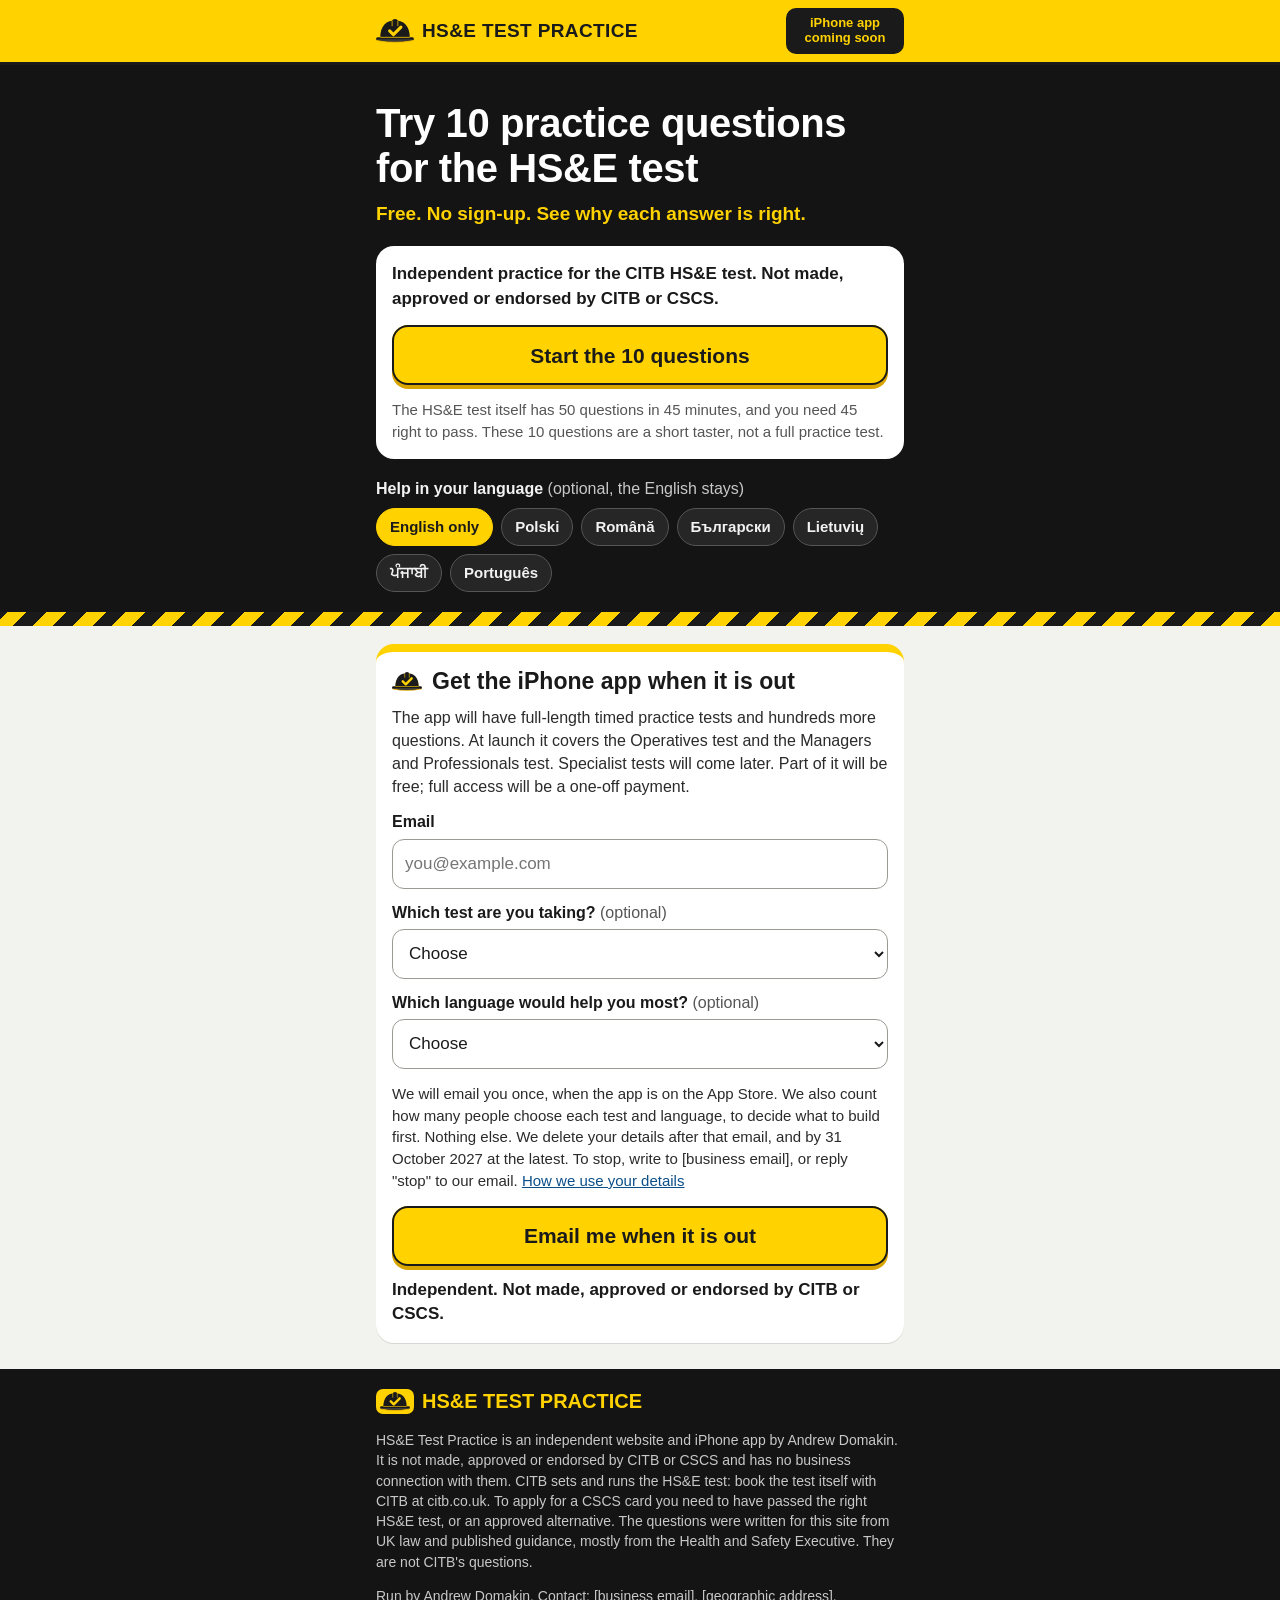
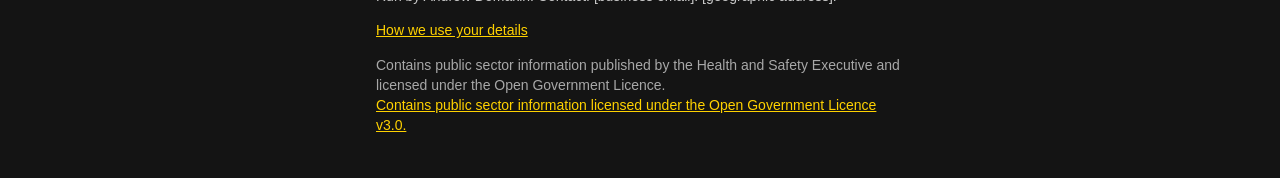
==== go/index.html @ f5327a6d "Demand-test landing page, round 1: 10-question taster, help languages, launch-list sign-up Static pa" ====
<!doctype html>
<html lang="en-GB">
<head>
<meta charset="utf-8">
<meta name="robots" content="noindex">
<meta name="viewport" content="width=device-width, initial-scale=1, viewport-fit=cover">
<meta name="format-detection" content="telephone=no, email=no, address=no">
<title>HS&amp;E Test Practice: 10 free practice questions</title>
<meta name="description" content="Try 10 free practice questions for the CITB HS&amp;E test. Independent site, not made, approved or endorsed by CITB or CSCS.">
<meta name="theme-color" content="#FFD200">
<link rel="icon" href="../icon.svg" type="image/svg+xml">
<link rel="stylesheet" href="../style.css">
</head>
<body>

<header class="bar">
  <div class="bar-in">
    <span class="brand" aria-label="HS&amp;E Test Practice">
      <svg class="hat" viewBox="102 116 820 536" aria-hidden="true"><use href="#hat"/></svg>
      <span class="brand-name">HS&amp;E Test Practice</span>
    </span>
    <button type="button" class="bar-cta" data-go="signup">iPhone app coming soon</button>
  </div>
</header>

<main>
  <!-- 1. The first screen -->
  <section id="intro" class="board">
    <div class="wrap">
      <h1>Try 10 practice questions for the HS&amp;E test</h1>
      <p class="promise">Free. No sign-up. See why each answer is right.</p>

      <div class="start-card">
        <p class="indep">Independent practice for the CITB HS&amp;E test. Not made, approved or endorsed by CITB or CSCS.</p>
        <button type="button" class="big" id="start">Start the 10 questions</button>
        <p class="facts">The HS&amp;E test itself has 50 questions in 45 minutes, and you need 45 right to pass. These 10 questions are a short taster, not a full practice test.</p>
      </div>

      <div class="langs">
        <p class="langs-h">Help in your language <span>(optional, the English stays)</span></p>
        <div class="chips" role="group" aria-label="Help language">
          <button type="button" class="chip on" data-lang="">English only</button>
          <button type="button" class="chip" data-lang="pl" lang="pl">Polski</button>
          <button type="button" class="chip" data-lang="ro" lang="ro">Română</button>
          <button type="button" class="chip" data-lang="bg" lang="bg">Български</button>
          <button type="button" class="chip" data-lang="lt" lang="lt">Lietuvių</button>
          <button type="button" class="chip" data-lang="pa" lang="pa">ਪੰਜਾਬੀ</button>
          <button type="button" class="chip" data-lang="pt" lang="pt">Português</button>
        </div>
      </div>
    </div>
    <div class="stripes" aria-hidden="true"></div>
  </section>


  <!-- 2. The taster -->
  <section id="quiz" class="quiz" hidden>
    <div class="quiz-top">
      <div class="wrap quiz-top-in">
        <span id="qcount" class="qcount">Question 1 of 10</span>
        <label class="lang-pick"><span class="sr">Help language</span>
          <select id="langSelect">
            <option value="">English only</option>
            <option value="pl" lang="pl">Polski</option>
            <option value="ro" lang="ro">Română</option>
            <option value="bg" lang="bg">Български</option>
            <option value="lt" lang="lt">Lietuvių</option>
            <option value="pa" lang="pa">ਪੰਜਾਬੀ</option>
            <option value="pt" lang="pt">Português</option>
          </select>
        </label>
      </div>
      <div class="wrap"><div class="segs" id="segs" aria-hidden="true"></div></div>
    </div>
    <div class="wrap" id="qbody"></div>
    <div class="next-bar" id="nextBar" hidden>
      <div class="wrap"><button type="button" class="big" id="next">Next question</button></div>
    </div>
  </section>

  <!-- Score -->
  <section id="score" class="score wrap" hidden>
    <div class="score-card">
      <p class="score-big" id="scoreLine">You got 7 of 10.</p>
      <div class="score-dots" id="scoreDots" aria-hidden="true"></div>
      <p class="score-note">This is a short taster. It cannot tell you whether you will pass.</p>
      <button type="button" class="again" id="again">Try the 10 again</button>
    </div>
  </section>

  <!-- 4. Sign-up -->
  <section id="signup" class="signup wrap">
    <div class="signup-card">
      <div class="signup-head">
        <svg class="hat small" viewBox="102 116 820 536" aria-hidden="true"><use href="#hat"/></svg>
        <h2>Get the iPhone app when it is out</h2>
      </div>
      <p>The app will have full-length timed practice tests and hundreds more questions. At launch it covers the Operatives test and the Managers and Professionals test. Specialist tests will come later. Part of it will be free; full access will be a one-off payment.</p>

      <form id="form" novalidate>
        <label class="field">Email
          <input type="email" name="email" id="email" required autocomplete="email" inputmode="email" placeholder="you@example.com">
        </label>
        <span class="err" id="emailErr" hidden>Please enter your email address.</span>

        <label class="field">Which test are you taking? <span class="optl">(optional)</span>
          <select name="test" id="test">
            <option value="">Choose</option>
            <option>Operatives</option>
            <option>Managers and Professionals</option>
            <option>Specialist (coming later)</option>
            <option>Not sure</option>
            <option>Prefer not to say</option>
          </select>
        </label>

        <label class="field">Which language would help you most? <span class="optl">(optional)</span>
          <select name="language" id="language">
            <option value="">Choose</option>
            <option>English</option>
            <option lang="pl">Polski</option>
            <option lang="ro">Română</option>
            <option lang="bg">Български</option>
            <option lang="lt">Lietuvių</option>
            <option lang="pa">ਪੰਜਾਬੀ</option>
            <option lang="pt">Português</option>
            <option>Other</option>
          </select>
        </label>

        <input type="hidden" name="source" value="google-ads">
        <div class="hp" aria-hidden="true">
          <label>Leave this empty <input type="text" name="website" tabindex="-1" autocomplete="off"></label>
        </div>

        <p class="layer1">We will email you once, when the app is on the App Store. We also count how many people choose each test and language, to decide what to build first. Nothing else. We delete your details after that email, and by 31 October 2027 at the latest. To stop, write to <span data-fill="email">[business email]</span>, or reply "stop" to our email. <a href="../privacy.html" id="noticeLink">How we use your details</a></p>

        <button type="submit" class="big" id="send">Email me when it is out</button>
        <p class="indep under">Independent. Not made, approved or endorsed by CITB or CSCS.</p>
        <p class="thanks" id="thanks" hidden role="status">Thanks. We will email you once, when the app is out.</p>
        <p class="err" id="sendErr" hidden role="status"></p>
      </form>

      <div class="notice" id="notice" hidden>
        <h3>How we use your details</h3>
        <p><b>Who we are.</b> HS&amp;E Test Practice is run by Andrew Domakin, a sole trader in the UK. Contact: <span data-fill="email">[business email]</span>, <span data-fill="address">[geographic address]</span>.</p>
        <p><b>What we collect.</b> Your email address and, if you choose, which test you are taking and a language. We also record the date and time, which version of this notice you saw, and whether you came from our Google ad. We do not ask your name.</p>
        <p><b>Why, and our legal basis.</b></p>
        <ul>
          <li>To email you once when the HS&amp;E Test Practice iPhone app is on the App Store. Our legal basis is your consent, which you give by pressing "Email me when it is out". You do not have to: the 10 practice questions work without it.</li>
          <li>To count how many people want each test and each language, and how many came from our Google ad, so we can decide what to build and translate first and whether our ad works. Our legal basis is our legitimate interest in making those decisions. We only ever use these counts as totals. You can object at any time by writing to <span data-fill="email">[business email]</span>.</li>
        </ul>
        <p>We do not use your details for anything else.</p>
        <p><b>Who else has your details.</b> Google, which runs Google Forms: it stores the answers in our Google account and also handles them under its own privacy policy (policies.google.com/privacy). Google may store data in the United States; Google LLC is covered by the UK–US data bridge. GitHub, which hosts this page, records visitors' IP addresses for security. We never sell your details or give them to anyone else.</p>
        <p><b>How long we keep them.</b> We delete them after we send the launch email, and by 31 October 2027 at the latest, even if the app is not out by then.</p>
        <p><b>Your rights.</b> You can take back your consent at any time: write to <span data-fill="email">[business email]</span>, or reply "stop" to our email. You can ask for a copy of your details, or ask us to correct or delete them. If you are unhappy with how we use your details, tell us: we will confirm we have your complaint within 30 days and then deal with it. You can also complain to the Information Commissioner's Office: ico.org.uk.</p>
        <p><b>Cookies.</b> This page sets no cookies and uses no tracking.</p>
        <p>No decisions are made about you by computer.</p>
        <button type="button" class="again" id="noticeClose">Close</button>
      </div>
    </div>
  </section>
</main>

<footer class="foot">
  <div class="wrap">
    <p class="foot-brand"><svg class="hat small" viewBox="102 116 820 536" aria-hidden="true"><use href="#hat"/></svg> HS&amp;E Test Practice</p>
    <p>HS&amp;E Test Practice is an independent website and iPhone app by Andrew Domakin. It is not made, approved or endorsed by CITB or CSCS and has no business connection with them. CITB sets and runs the HS&amp;E test: book the test itself with CITB at citb.co.uk. To apply for a CSCS card you need to have passed the right HS&amp;E test, or an approved alternative. The questions were written for this site from UK law and published guidance, mostly from the Health and Safety Executive. They are not CITB's questions.</p>
    <p>Run by Andrew Domakin. Contact: <span data-fill="email">[business email]</span>. <span data-fill="address">[geographic address]</span>.</p>
    <p><a href="../privacy.html">How we use your details</a></p>
    <p class="credits">Contains public sector information published by the Health and Safety Executive and licensed under the Open Government Licence.<br>
    <a href="https://www.nationalarchives.gov.uk/doc/open-government-licence/version/3/">Contains public sector information licensed under the Open Government Licence v3.0.</a></p>
  </div>
</footer>

<!-- The app icon's hard hat with the tick (same shapes as the app's SiteStyle.swift) -->
<svg width="0" height="0" style="position:absolute" aria-hidden="true">
  <defs>
    <clipPath id="underside"><rect x="90" y="552" width="850" height="120"/></clipPath>
    <g id="hatShape">
      <path d="M142 508 L882 508 Q922 508 922 548 Q922 570 882 570 Q512 638 142 570 Q102 570 102 548 Q102 508 142 508 Z"/>
      <path d="M194 520 C194 270 315 150 512 150 C709 150 830 270 830 520 Z"/>
      <rect x="450" y="116" width="124" height="184" rx="62"/>
    </g>
    <g id="hat">
      <use href="#hatShape" fill="#D9A400" transform="translate(0 22)"/>
      <use href="#hatShape" fill="#1A1A1A"/>
      <path clip-path="url(#underside)" fill="#3A3A3A" d="M142 508 L882 508 Q922 508 922 548 Q922 570 882 570 Q512 638 142 570 Q102 570 102 548 Q102 508 142 508 Z"/>
      <path d="M450 166 V262 M574 166 V262 M202 512 H822" stroke="#FFD200" stroke-width="16" stroke-linecap="round" fill="none"/>
      <path d="M396 372 L478 452 L640 290" stroke="#FFD200" stroke-width="66" stroke-linecap="round" stroke-linejoin="round" fill="none"/>
    </g>
  </defs>
</svg>

<script src="../config.js"></script>
<script src="../data.js"></script>
<script src="../app.js"></script>
</body>
</html>
---- style.css ----
/* HS&E Test Practice: the app's "Site sign" look. Hi-vis yellow and near-black, system fonts only. */
:root {
  --hivis: #FFD200;
  --deep-yellow: #D9A400;
  --ink: #1A1A1A;
  --board: #141414;
  --panel: #262626;
  --text-dark: #F2F2F2;
  --muted-dark: #C8C8C8;
  --paper: #FFFFFF;
  --page: #F2F2EF;
  --body: #2B2B2B;
  --muted: #555;
  --line: #D6D6D2;
  --right: #00733A;
  --right-tint: #E3F2EA;
  --wrong: #C42121;
  --wrong-tint: #FBE9E9;
  --help: #33619A;
  --sign: "Futura-CondensedExtraBold", "Futura Condensed ExtraBold", "Avenir Next Condensed", "Arial Narrow", "Roboto Condensed", Impact, sans-serif;
  color-scheme: light;
}
* { box-sizing: border-box; }
html { -webkit-text-size-adjust: 100%; }
body {
  margin: 0;
  background: var(--page);
  color: var(--body);
  font: 17px/1.45 -apple-system, BlinkMacSystemFont, "Segoe UI", Roboto, "Noto Sans", "Noto Sans Gurmukhi", "Helvetica Neue", Arial, sans-serif;
}
[hidden] { display: none !important; }
a { color: #0B4F8A; }
.wrap { max-width: 560px; margin: 0 auto; padding: 0 16px; }
.sr { position: absolute; width: 1px; height: 1px; overflow: hidden; clip: rect(0 0 0 0); }
[lang="pa"] { line-height: 1.7; }

/* Header */
.bar { position: sticky; top: 0; z-index: 20; background: var(--hivis); border-bottom: 3px solid var(--ink); }
.bar-in { max-width: 560px; margin: 0 auto; padding: 8px 16px; display: flex; align-items: center; justify-content: space-between; gap: 10px; }
.brand { display: flex; align-items: center; gap: 8px; color: var(--ink); min-width: 0; }
.hat { width: 38px; height: auto; flex: none; }
.hat.small { width: 30px; }
.brand-name { font-family: var(--sign); font-weight: 800; font-stretch: condensed; font-size: 19px; letter-spacing: .02em; line-height: 1; white-space: nowrap; text-transform: uppercase; }
.bar-cta {
  flex: none; border: 0; border-radius: 10px; background: var(--ink); color: var(--hivis);
  font-weight: 700; font-size: 13px; line-height: 1.15; font-family: inherit; padding: 8px 10px; cursor: pointer; max-width: 118px; text-align: center;
}

/* First screen */
.board { background: var(--board); color: var(--text-dark); padding-top: 22px; }
h1 { font-size: 31px; line-height: 1.12; margin: 0 0 10px; letter-spacing: -.01em; color: #fff; font-weight: 800; }
.promise { margin: 0 0 18px; color: var(--hivis); font-size: 19px; font-weight: 700; }
.start-card { background: var(--paper); color: var(--body); border-radius: 18px; padding: 16px; }
.indep { margin: 0 0 14px; font-size: 17px; font-weight: 600; color: var(--ink); }
.facts { margin: 14px 0 0; font-size: 15px; color: var(--muted); }
.big {
  display: block; width: 100%; min-height: 60px; border: 0; border-radius: 16px; cursor: pointer;
  background: var(--hivis); color: var(--ink); font-weight: 800; font-size: 21px; line-height: 1.2; font-family: inherit;
  box-shadow: 0 4px 0 var(--deep-yellow); padding: 12px 16px;
}
.big:active { transform: translateY(3px); box-shadow: 0 1px 0 var(--deep-yellow); }
.big:disabled { opacity: .55; }
.start-card .big { box-shadow: 0 4px 0 var(--deep-yellow), 0 0 0 2px var(--ink) inset; }
.langs { padding: 18px 0 20px; }
.langs-h { margin: 0 0 8px; font-weight: 700; font-size: 16px; }
.langs-h span { font-weight: 400; color: var(--muted-dark); }
.chips { display: flex; flex-wrap: wrap; gap: 8px; }
.chip {
  border: 1.5px solid #555; background: var(--panel); color: var(--text-dark); border-radius: 999px;
  padding: 7px 13px; font-weight: 600; font-size: 15px; line-height: 1.2; font-family: inherit; cursor: pointer; min-height: 38px;
}
.chip.on { background: var(--hivis); color: var(--ink); border-color: var(--hivis); }
.stripes { height: 14px; background: repeating-linear-gradient(-45deg, var(--hivis) 0 14px, var(--ink) 14px 28px); }

/* Taster */
.quiz { padding-bottom: 110px; }
.quiz-top { background: var(--ink); color: var(--text-dark); padding: 8px 0 10px; }
.quiz-top-in { display: flex; align-items: center; justify-content: space-between; gap: 10px; }
.qcount { font-weight: 800; font-size: 17px; }
.lang-pick select {
  background: var(--panel); color: var(--text-dark); border: 1.5px solid #555; border-radius: 10px;
  font-weight: 600; font-size: 15px; font-family: inherit; padding: 6px 8px; min-height: 36px;
}
.segs { display: grid; grid-template-columns: repeat(10, 1fr); gap: 4px; margin-top: 8px; }
.seg { height: 6px; border-radius: 3px; background: #4A4A4A; }
.seg.right { background: #3DBA75; }
.seg.wrong { background: #F06A6A; }
.seg.now { background: var(--hivis); }
.qcard { margin-top: 12px; }
.qhead { display: flex; gap: 12px; align-items: flex-start; }
.sign { flex: none; width: 104px; background: #fff; border: 1px solid var(--line); border-radius: 12px; padding: 7px; }
.sign svg { display: block; width: 100%; height: auto; }
.qcard.done .sign { width: 84px; }
.qwords { min-width: 0; }
.area { margin: 0 0 2px; font-size: 13px; font-weight: 700; color: var(--muted); text-transform: uppercase; letter-spacing: .04em; }
.qtext { margin: 0; font-size: 20px; line-height: 1.3; color: var(--ink); }
.help { color: var(--help); margin: 4px 0 0; font-size: 15px; }
.qhelp { font-size: 16px; }
.opts { display: grid; grid-template-columns: minmax(0, 1fr); gap: 9px; margin-top: 12px; }
.opt {
  display: flex; align-items: center; gap: 12px; width: 100%; text-align: left; cursor: pointer;
  background: var(--paper); border: 1.5px solid #BDBDB8; border-radius: 14px; padding: 10px 12px; min-height: 58px;
  font: inherit; color: var(--body);
}
.opt:hover:not(:disabled) { border-color: var(--ink); }
.badge {
  flex: none; width: 32px; height: 32px; border-radius: 50%; border: 2px solid #8A8A85; display: grid; place-items: center;
  font-weight: 800; font-size: 16px; color: var(--ink);
}
.otext { display: flex; flex-direction: column; min-width: 0; }
.oen { font-size: 17px; }
.ohelp { margin: 2px 0 0; font-size: 14px; }
.onote { font-size: 14px; font-weight: 800; margin-top: 2px; }
.opt:disabled { cursor: default; color: var(--body); }
.opt.right-chosen, .opt.right-missed { background: var(--right-tint); border: 3px solid var(--right); }
.opt.right-chosen .badge, .opt.right-missed .badge { background: var(--right); border-color: var(--right); color: #fff; }
.opt.right-chosen .onote, .opt.right-missed .onote { color: var(--right); }
.opt.wrong-chosen { background: var(--wrong-tint); border: 3px solid var(--wrong); }
.opt.wrong-chosen .badge { background: var(--wrong); border-color: var(--wrong); color: #fff; }
.opt.wrong-chosen .onote { color: var(--wrong); }
.opt.other { min-height: 42px; padding: 6px 12px; border-color: #E0E0DC; color: #666; }
.opt.other .badge { width: 26px; height: 26px; font-size: 14px; border-color: #C8C8C4; color: #777; }
.opt.other .oen { font-size: 15px; white-space: nowrap; overflow: hidden; text-overflow: ellipsis; }
.opt.other .otext { overflow: hidden; }
.qcard.done .oen { font-size: 16px; }
.qcard.done .qtext { font-size: 18px; }
.qcard.done .opt:not(.other) { min-height: 50px; padding: 8px 12px; }
.feedback { margin-top: 12px; background: var(--paper); border-radius: 14px; padding: 12px 14px; border-left: 6px solid var(--right); }
.feedback.is-wrong { border-left-color: var(--wrong); }
.verdict { margin: 0 0 6px; font-weight: 800; font-size: 19px; color: var(--right); }
.is-wrong .verdict { color: var(--wrong); }
.why { margin-top: 6px; }
.why-h { margin: 0; font-weight: 800; font-size: 14px; text-transform: uppercase; letter-spacing: .05em; color: var(--ink); }
.why-t { margin: 2px 0 0; font-size: 16px; }
.why-after { border-top: 1px solid var(--line); padding-top: 8px; margin-top: 10px; }
.source { margin: 10px 0 0; font-size: 14px; color: var(--muted); }
.next-bar {
  position: fixed; left: 0; right: 0; bottom: 0; z-index: 15; background: var(--page); transform: translateZ(0);
  border-top: 1px solid var(--line); padding: 10px 0 calc(12px + env(safe-area-inset-bottom));
}
.next-bar .big { box-shadow: 0 4px 0 var(--deep-yellow), 0 0 0 2px var(--ink) inset; }

/* Score */
.score { padding-top: 16px; }
.score-card { background: var(--ink); color: var(--text-dark); border-radius: 18px; padding: 18px 16px; text-align: center; }
.score-big { margin: 0; font-size: 34px; font-weight: 800; color: var(--hivis); }
.score-dots { display: flex; justify-content: center; gap: 6px; margin: 10px 0; }
.dot { width: 18px; height: 18px; border-radius: 50%; }
.dot.right { background: #3DBA75; }
.dot.wrong { background: #F06A6A; }
.score-note { margin: 0 0 10px; font-size: 16px; color: var(--muted-dark); }
.again {
  background: transparent; border: 1.5px solid currentColor; color: inherit; border-radius: 12px;
  padding: 8px 14px; font-weight: 700; font-size: 15px; font-family: inherit; cursor: pointer;
}

/* Sign-up */
.signup { padding-top: 18px; padding-bottom: 26px; scroll-margin-top: 70px; }
.signup-card { background: var(--paper); border-radius: 18px; padding: 16px; border-top: 8px solid var(--hivis); box-shadow: 0 1px 0 var(--line); }
.signup-head { display: flex; align-items: center; gap: 10px; }
.signup h2 { margin: 0; font-size: 23px; line-height: 1.2; color: var(--ink); }
.signup-card > p { margin: 10px 0 4px; font-size: 16px; }
.field { display: block; margin-top: 12px; font-weight: 700; font-size: 16px; color: var(--ink); }
.field .optl { font-weight: 400; color: var(--muted); }
.field input, .field select {
  display: block; width: 100%; margin-top: 5px; font-weight: 400; font-size: 17px; font-family: inherit; color: var(--ink);
  border: 1.5px solid #9A9A95; border-radius: 12px; padding: 12px; min-height: 50px; background: #fff;
}
.field input:focus, .field select:focus { outline: 3px solid var(--hivis); outline-offset: 1px; border-color: var(--ink); }
.hp { position: absolute; left: -9999px; width: 1px; height: 1px; overflow: hidden; }
.layer1 { font-size: 15px; margin: 14px 0; color: var(--body); }
.signup .big { box-shadow: 0 4px 0 var(--deep-yellow), 0 0 0 2px var(--ink) inset; }
.indep.under { margin: 12px 0 0; }
.thanks { margin: 12px 0 0; font-weight: 700; color: var(--right); }
.err { display: block; color: var(--wrong); font-weight: 700; font-size: 15px; margin-top: 6px; }
.notice { margin-top: 16px; border-top: 2px solid var(--line); padding-top: 8px; font-size: 15px; scroll-margin-top: 70px; }
.notice h3 { font-size: 20px; margin: 6px 0; color: var(--ink); }
.notice ul { padding-left: 20px; }

/* Footer */
.foot { background: var(--board); color: var(--muted-dark); font-size: 14px; padding: 18px 0 28px; }
.foot a { color: var(--hivis); }
.foot-brand { display: flex; align-items: center; gap: 8px; font-family: var(--sign); font-weight: 800; font-stretch: condensed; font-size: 20px; color: var(--hivis); text-transform: uppercase; margin: 0 0 8px; }
.foot-brand .hat { background: var(--hivis); border-radius: 7px; padding: 3px 4px; width: 38px; }
.credits { color: #A8A8A8; }

/* Privacy page */
.doc { background: var(--paper); border-radius: 18px; padding: 16px; margin: 16px auto 28px; }
.doc h1 { color: var(--ink); font-size: 26px; }

@media (min-width: 600px) {
  h1 { font-size: 40px; }
  .board { padding-top: 36px; }
}
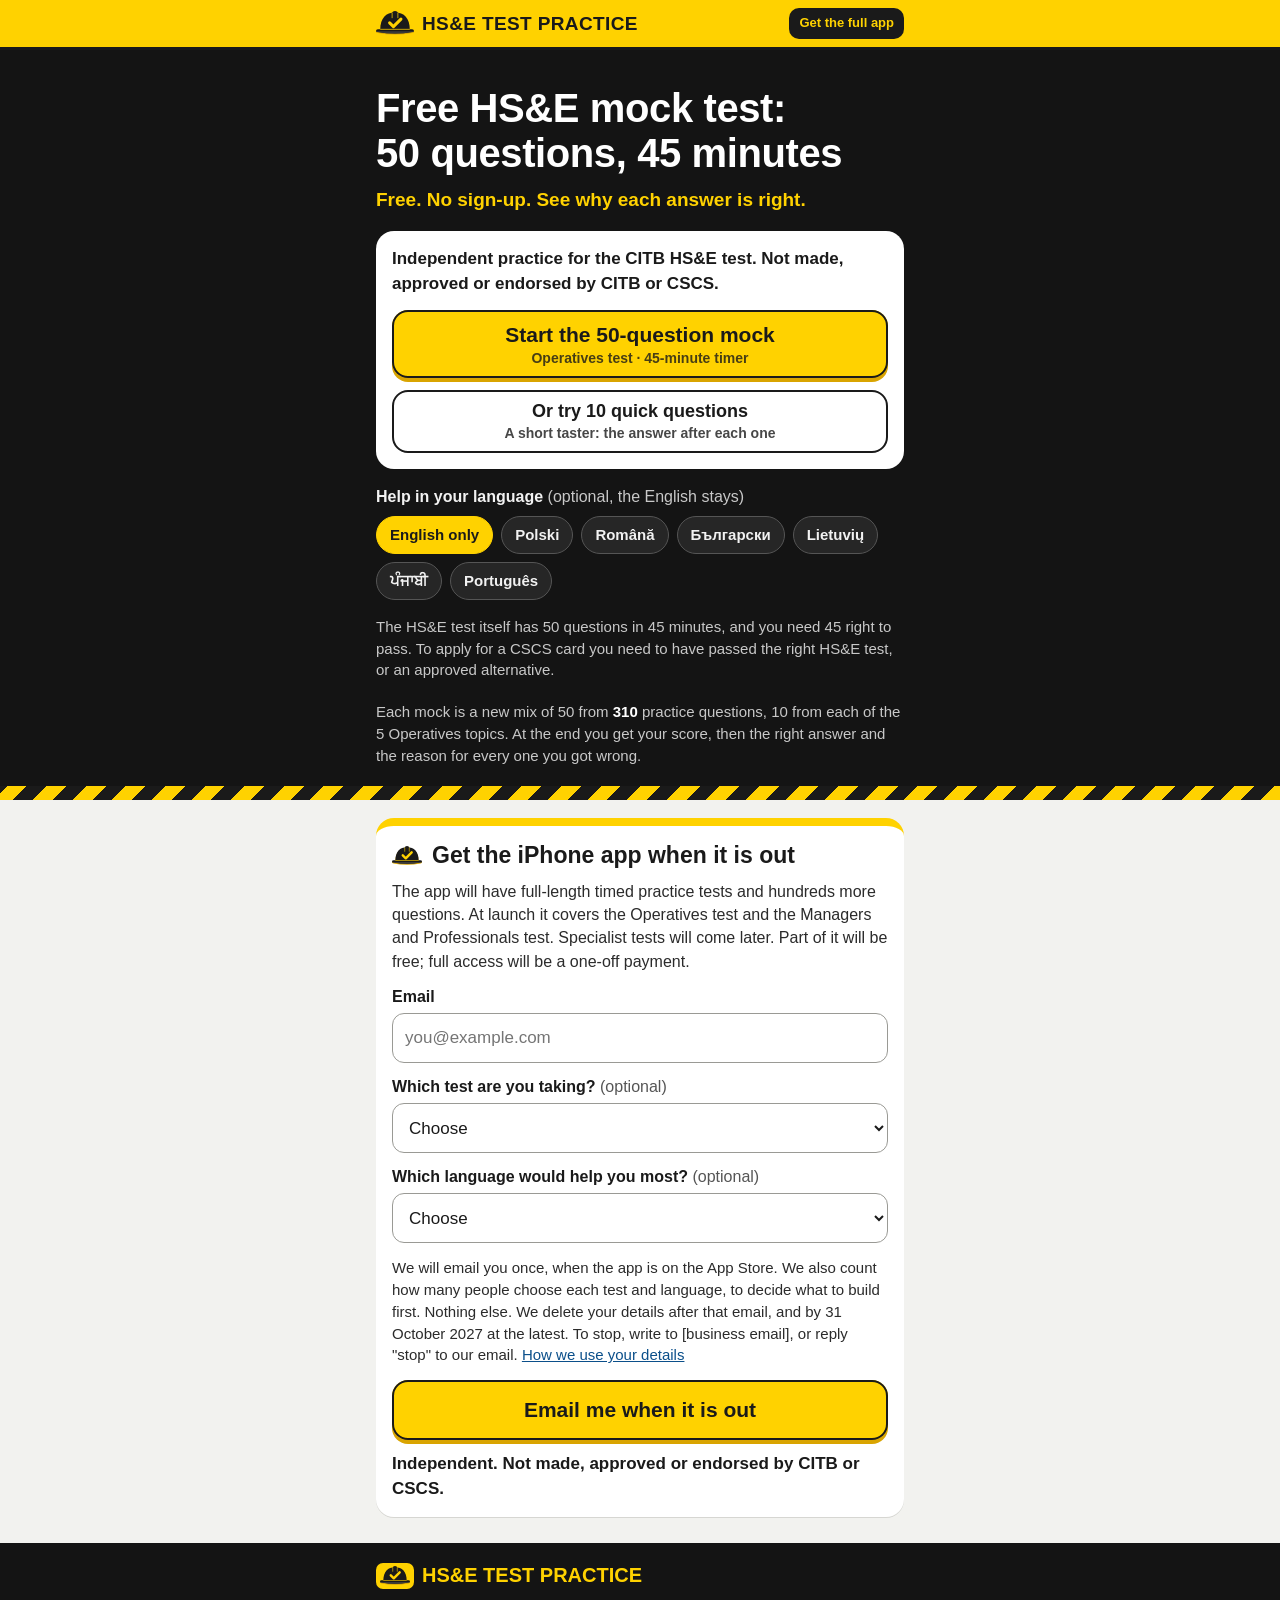
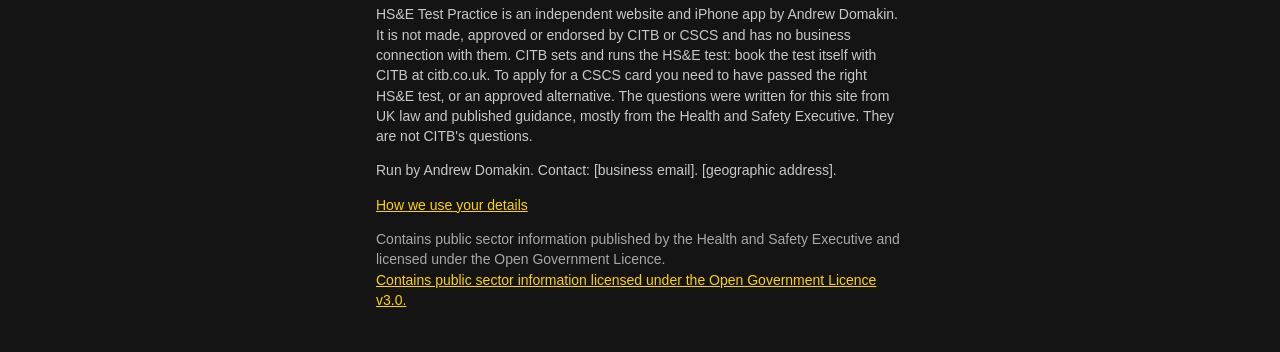
==== commit 353f1cc8: "Round 2: free timed 50-question mock with marks, topic scores and a review of wrong answers - Main b" ====
--- a/go/index.html
+++ b/go/index.html
@@ -5,8 +5,8 @@
 <meta name="robots" content="noindex">
 <meta name="viewport" content="width=device-width, initial-scale=1, viewport-fit=cover">
 <meta name="format-detection" content="telephone=no, email=no, address=no">
-<title>HS&amp;E Test Practice: 10 free practice questions</title>
-<meta name="description" content="Try 10 free practice questions for the CITB HS&amp;E test. Independent site, not made, approved or endorsed by CITB or CSCS.">
+<title>HS&amp;E Test Practice: free 50-question mock test</title>
+<meta name="description" content="A free, timed 50-question mock and 10 quick practice questions for the CITB HS&amp;E test, with the reason for every answer. Independent site, not made, approved or endorsed by CITB or CSCS.">
 <meta name="theme-color" content="#FFD200">
 <link rel="icon" href="../icon.svg" type="image/svg+xml">
 <link rel="stylesheet" href="../style.css">
@@ -19,7 +19,7 @@
       <svg class="hat" viewBox="102 116 820 536" aria-hidden="true"><use href="#hat"/></svg>
       <span class="brand-name">HS&amp;E Test Practice</span>
     </span>
-    <button type="button" class="bar-cta" data-go="signup">iPhone app coming soon</button>
+    <button type="button" class="bar-cta" data-go="signup">Get the full app</button>
   </div>
 </header>
 
@@ -27,15 +27,14 @@
   <!-- 1. The first screen -->
   <section id="intro" class="board">
     <div class="wrap">
-      <h1>Try 10 practice questions for the HS&amp;E test</h1>
+      <h1>Free HS&amp;E mock test: <span class="nowrap">50 questions,</span> <span class="nowrap">45 minutes</span></h1>
       <p class="promise">Free. No sign-up. See why each answer is right.</p>
 
       <div class="start-card">
         <p class="indep">Independent practice for the CITB HS&amp;E test. Not made, approved or endorsed by CITB or CSCS.</p>
-        <button type="button" class="big" id="start">Start the 10 questions</button>
-        <p class="facts">The HS&amp;E test itself has 50 questions in 45 minutes, and you need 45 right to pass. These 10 questions are a short taster, not a full practice test.</p>
-      </div>
-
+        <button type="button" class="big" id="startMock">Start the 50-question mock<small>Operatives test · 45-minute timer</small></button>
+        <button type="button" class="second" id="start">Or try 10 quick questions<small>A short taster: the answer after each one</small></button>
+      </div>
       <div class="langs">
         <p class="langs-h">Help in your language <span>(optional, the English stays)</span></p>
         <div class="chips" role="group" aria-label="Help language">
@@ -48,27 +47,19 @@
           <button type="button" class="chip" data-lang="pt" lang="pt">Português</button>
         </div>
       </div>
+
+      <p class="pool">The HS&amp;E test itself has 50 questions in 45 minutes, and you need 45 right to pass. To apply for a CSCS card you need to have passed the right HS&amp;E test, or an approved alternative.</p>
+      <p class="pool">Each mock is a new mix of 50 from <b id="poolCount">310</b> practice questions, 10 from each of the 5 Operatives topics. At the end you get your score, then the right answer and the reason for every one you got wrong.</p>
     </div>
     <div class="stripes" aria-hidden="true"></div>
   </section>
 
-
-  <!-- 2. The taster -->
+  <!-- 2a. The 10-question taster -->
   <section id="quiz" class="quiz" hidden>
     <div class="quiz-top">
       <div class="wrap quiz-top-in">
         <span id="qcount" class="qcount">Question 1 of 10</span>
-        <label class="lang-pick"><span class="sr">Help language</span>
-          <select id="langSelect">
-            <option value="">English only</option>
-            <option value="pl" lang="pl">Polski</option>
-            <option value="ro" lang="ro">Română</option>
-            <option value="bg" lang="bg">Български</option>
-            <option value="lt" lang="lt">Lietuvių</option>
-            <option value="pa" lang="pa">ਪੰਜਾਬੀ</option>
-            <option value="pt" lang="pt">Português</option>
-          </select>
-        </label>
+        <label class="lang-pick"><span class="sr">Help language</span><select class="langSelect"></select></label>
       </div>
       <div class="wrap"><div class="segs" id="segs" aria-hidden="true"></div></div>
     </div>
@@ -78,13 +69,64 @@
     </div>
   </section>
 
-  <!-- Score -->
   <section id="score" class="score wrap" hidden>
     <div class="score-card">
       <p class="score-big" id="scoreLine">You got 7 of 10.</p>
       <div class="score-dots" id="scoreDots" aria-hidden="true"></div>
       <p class="score-note">This is a short taster. It cannot tell you whether you will pass.</p>
+      <button type="button" class="big" id="scoreToMock">Now try the 50-question mock</button>
       <button type="button" class="again" id="again">Try the 10 again</button>
+    </div>
+  </section>
+
+  <!-- 2b. The timed 50-question mock -->
+  <section id="mock" class="quiz" hidden>
+    <div class="quiz-top">
+      <div class="wrap quiz-top-in">
+        <span id="mcount" class="qcount">1 of 50</span>
+        <span class="timer" id="timer" role="timer" aria-label="Time left">45:00</span>
+        <label class="lang-pick"><span class="sr">Help language</span><select class="langSelect"></select></label>
+      </div>
+      <div class="wrap"><div class="segs fifty" id="msegs" aria-hidden="true"></div></div>
+    </div>
+    <div class="wrap" id="mbody"></div>
+    <div class="next-bar" id="mockBar">
+      <div class="wrap two">
+        <button type="button" class="back" id="mback">Back</button>
+        <button type="button" class="big" id="mnext">Next</button>
+      </div>
+      <div class="wrap"><button type="button" class="finish-link" id="mfinish">Finish the mock now</button></div>
+    </div>
+  </section>
+
+  <section id="mockScore" class="score wrap" hidden>
+    <div class="score-card">
+      <p class="timeup" id="timeUp" hidden>Time is up.</p>
+      <p class="score-big" id="mScoreLine">You got 41 of 50.</p>
+      <p class="score-need">You need 45 right to pass the real test.</p>
+      <div class="topics" id="mTopics"></div>
+      <p class="score-note">This mock is practice, not the real test. It cannot tell you whether you will pass.</p>
+      <button type="button" class="big" id="toReview">Go over your wrong answers</button>
+      <div class="score-more">
+        <button type="button" class="again" id="mockAgain">Start a new mock</button>
+        <button type="button" class="again" id="mockToTaster">Try 10 quick questions</button>
+      </div>
+    </div>
+  </section>
+
+  <section id="review" class="quiz" hidden>
+    <div class="quiz-top">
+      <div class="wrap quiz-top-in">
+        <span id="rcount" class="qcount">Wrong answer 1 of 9</span>
+        <label class="lang-pick"><span class="sr">Help language</span><select class="langSelect"></select></label>
+      </div>
+    </div>
+    <div class="wrap" id="rbody"></div>
+    <div class="next-bar">
+      <div class="wrap two">
+        <button type="button" class="back" id="rback">Back</button>
+        <button type="button" class="big" id="rnext">Next</button>
+      </div>
     </div>
   </section>
 
@@ -147,14 +189,14 @@
         <p><b>What we collect.</b> Your email address and, if you choose, which test you are taking and a language. We also record the date and time, which version of this notice you saw, and whether you came from our Google ad. We do not ask your name.</p>
         <p><b>Why, and our legal basis.</b></p>
         <ul>
-          <li>To email you once when the HS&amp;E Test Practice iPhone app is on the App Store. Our legal basis is your consent, which you give by pressing "Email me when it is out". You do not have to: the 10 practice questions work without it.</li>
+          <li>To email you once when the HS&amp;E Test Practice iPhone app is on the App Store. Our legal basis is your consent, which you give by pressing "Email me when it is out". You do not have to: the practice questions and the mock work without it.</li>
           <li>To count how many people want each test and each language, and how many came from our Google ad, so we can decide what to build and translate first and whether our ad works. Our legal basis is our legitimate interest in making those decisions. We only ever use these counts as totals. You can object at any time by writing to <span data-fill="email">[business email]</span>.</li>
         </ul>
         <p>We do not use your details for anything else.</p>
         <p><b>Who else has your details.</b> Google, which runs Google Forms: it stores the answers in our Google account and also handles them under its own privacy policy (policies.google.com/privacy). Google may store data in the United States; Google LLC is covered by the UK–US data bridge. GitHub, which hosts this page, records visitors' IP addresses for security. We never sell your details or give them to anyone else.</p>
         <p><b>How long we keep them.</b> We delete them after we send the launch email, and by 31 October 2027 at the latest, even if the app is not out by then.</p>
         <p><b>Your rights.</b> You can take back your consent at any time: write to <span data-fill="email">[business email]</span>, or reply "stop" to our email. You can ask for a copy of your details, or ask us to correct or delete them. If you are unhappy with how we use your details, tell us: we will confirm we have your complaint within 30 days and then deal with it. You can also complain to the Information Commissioner's Office: ico.org.uk.</p>
-        <p><b>Cookies.</b> This page sets no cookies and uses no tracking.</p>
+        <p data-cookies><b>Cookies.</b> This page sets no cookies and uses no tracking.</p>
         <p>No decisions are made about you by computer.</p>
         <button type="button" class="again" id="noticeClose">Close</button>
       </div>
@@ -167,11 +209,24 @@
     <p class="foot-brand"><svg class="hat small" viewBox="102 116 820 536" aria-hidden="true"><use href="#hat"/></svg> HS&amp;E Test Practice</p>
     <p>HS&amp;E Test Practice is an independent website and iPhone app by Andrew Domakin. It is not made, approved or endorsed by CITB or CSCS and has no business connection with them. CITB sets and runs the HS&amp;E test: book the test itself with CITB at citb.co.uk. To apply for a CSCS card you need to have passed the right HS&amp;E test, or an approved alternative. The questions were written for this site from UK law and published guidance, mostly from the Health and Safety Executive. They are not CITB's questions.</p>
     <p>Run by Andrew Domakin. Contact: <span data-fill="email">[business email]</span>. <span data-fill="address">[geographic address]</span>.</p>
-    <p><a href="../privacy.html">How we use your details</a></p>
+    <p><a href="../privacy.html">How we use your details</a><span id="adSettingsWrap" hidden> · <a href="#" id="adSettings">Ad measurement settings</a></span></p>
     <p class="credits">Contains public sector information published by the Health and Safety Executive and licensed under the Open Government Licence.<br>
     <a href="https://www.nationalarchives.gov.uk/doc/open-government-licence/version/3/">Contains public sector information licensed under the Open Government Licence v3.0.</a></p>
   </div>
 </footer>
+
+<!-- Option 4B only (config.js GTAG.enabled). Hidden and inert while the tag is off. -->
+<div class="consent" id="consent" hidden role="dialog" aria-label="Ad measurement">
+  <div class="wrap">
+    <p>Can we count whether our Google ad brought you here? If you allow it, Google sets a cookie and tells us when someone who clicked our ad signs up. Google also uses this to measure its ads. It is not needed for the page to work.</p>
+    <p class="consent-more" id="consentMore" hidden>Google receives the ad click, the page visit and the sign-up event. You can change your mind at any time with "Ad measurement settings" at the bottom of the page.</p>
+    <div class="consent-btns">
+      <button type="button" class="cbtn" id="cAllow">Allow</button>
+      <button type="button" class="cbtn" id="cDeny">No thanks</button>
+      <button type="button" class="clink" id="cMore">More</button>
+    </div>
+  </div>
+</div>
 
 <!-- The app icon's hard hat with the tick (same shapes as the app's SiteStyle.swift) -->
 <svg width="0" height="0" style="position:absolute" aria-hidden="true">
--- a/style.css
+++ b/style.css
@@ -61,7 +61,7 @@
 .big:active { transform: translateY(3px); box-shadow: 0 1px 0 var(--deep-yellow); }
 .big:disabled { opacity: .55; }
 .start-card .big { box-shadow: 0 4px 0 var(--deep-yellow), 0 0 0 2px var(--ink) inset; }
-.langs { padding: 18px 0 20px; }
+.langs { padding: 16px 0 4px; }
 .langs-h { margin: 0 0 8px; font-weight: 700; font-size: 16px; }
 .langs-h span { font-weight: 400; color: var(--muted-dark); }
 .chips { display: flex; flex-wrap: wrap; gap: 8px; }
@@ -120,8 +120,7 @@
 .opt.wrong-chosen .onote { color: var(--wrong); }
 .opt.other { min-height: 42px; padding: 6px 12px; border-color: #E0E0DC; color: #666; }
 .opt.other .badge { width: 26px; height: 26px; font-size: 14px; border-color: #C8C8C4; color: #777; }
-.opt.other .oen { font-size: 15px; white-space: nowrap; overflow: hidden; text-overflow: ellipsis; }
-.opt.other .otext { overflow: hidden; }
+.opt.other .oen { font-size: 15px; }
 .qcard.done .oen { font-size: 16px; }
 .qcard.done .qtext { font-size: 18px; }
 .qcard.done .opt:not(.other) { min-height: 50px; padding: 8px 12px; }
@@ -184,6 +183,60 @@
 .foot-brand .hat { background: var(--hivis); border-radius: 7px; padding: 3px 4px; width: 38px; }
 .credits { color: #A8A8A8; }
 
+/* Round 2: the mock */
+.nowrap { white-space: nowrap; }
+.big small, .second small { display: block; font-size: 14px; font-weight: 600; margin-top: 2px; opacity: .8; }
+.second {
+  display: block; width: 100%; margin-top: 12px; min-height: 52px; border: 2px solid var(--ink); border-radius: 16px; cursor: pointer;
+  background: var(--paper); color: var(--ink); font-weight: 800; font-size: 18px; line-height: 1.2; font-family: inherit; padding: 9px 14px;
+}
+.second:active { background: #F4F4F0; }
+.pool { margin: 12px 0 0; padding-bottom: 8px; font-size: 15px; color: var(--muted-dark); }
+.pool b { color: #fff; }
+.timer { font-weight: 800; font-size: 17px; color: var(--hivis); font-variant-numeric: tabular-nums; white-space: nowrap; }
+.timer.low { color: #FF8A8A; }
+.segs.fifty { grid-template-columns: repeat(25, 1fr); gap: 3px; }
+.segs.fifty .seg { height: 5px; }
+.seg.done { background: #BFBFBF; }
+.opt.chosen { background: #FFF6C7; border: 3px solid var(--ink); }
+.opt.chosen .badge { background: var(--ink); border-color: var(--ink); color: var(--hivis); }
+.mock-hint { margin: 10px 2px 0; font-size: 14px; color: var(--muted); }
+.next-bar .two { display: flex; gap: 10px; }
+.next-bar .two .big { flex: 1; }
+.back {
+  flex: none; width: 96px; min-height: 60px; border: 2px solid var(--ink); border-radius: 16px; background: var(--paper);
+  color: var(--ink); font-weight: 800; font-size: 18px; font-family: inherit; cursor: pointer;
+}
+.back:disabled { opacity: .35; }
+.finish-link { display: block; margin: 6px auto 0; background: none; border: 0; color: var(--ink); text-decoration: underline; font: 600 15px/1.3 inherit; font-family: inherit; cursor: pointer; padding: 4px; }
+#mock { padding-bottom: 140px; }
+.confirm { margin-top: 16px; background: var(--paper); border-radius: 16px; padding: 16px; border-top: 8px solid var(--hivis); }
+.confirm h2 { margin: 0 0 6px; color: var(--ink); font-size: 22px; }
+.confirm p { margin: 0 0 10px; }
+.confirm .again { display: block; margin: 12px auto 0; color: var(--ink); }
+.jumps { display: flex; flex-wrap: wrap; gap: 6px; margin-bottom: 14px; }
+.jump { min-width: 40px; min-height: 40px; border-radius: 10px; border: 1.5px solid var(--ink); background: #fff; font: 700 16px/1 inherit; font-family: inherit; cursor: pointer; }
+.timeup { margin: 0 0 4px; font-weight: 800; color: #FF8A8A; }
+.score-need { margin: 4px 0 12px; font-size: 17px; font-weight: 700; color: #fff; }
+.topics { display: grid; gap: 7px; margin: 0 0 14px; text-align: left; }
+.trow { display: grid; grid-template-columns: 1fr auto auto; align-items: center; gap: 8px; font-size: 14px; }
+.tname { color: var(--text-dark); font-weight: 600; }
+.tcells { display: flex; gap: 2px; }
+.tcell { width: 9px; height: 14px; border-radius: 2px; background: #F06A6A; }
+.tcell.ok { background: #3DBA75; }
+.tnum { font-weight: 700; color: var(--muted-dark); min-width: 62px; text-align: right; font-variant-numeric: tabular-nums; }
+.score-card .big { margin: 4px 0 12px; }
+.score-more { display: flex; gap: 8px; justify-content: center; flex-wrap: wrap; }
+.rnum { margin: 12px 0 0; font-size: 14px; font-weight: 700; color: var(--muted); }
+.consent { position: fixed; left: 0; right: 0; bottom: 0; z-index: 30; background: var(--ink); color: var(--text-dark); padding: 12px 0 calc(12px + env(safe-area-inset-bottom)); font-size: 15px; border-top: 3px solid var(--hivis); }
+.consent p { margin: 0 0 10px; }
+.consent-btns { display: flex; gap: 8px; align-items: center; }
+.cbtn { flex: 1; min-height: 46px; border-radius: 12px; border: 2px solid var(--hivis); background: var(--hivis); color: var(--ink); font: 800 17px/1 inherit; font-family: inherit; cursor: pointer; }
+#cDeny { background: var(--hivis); }
+.clink { background: none; border: 0; color: var(--hivis); text-decoration: underline; font: 600 15px/1 inherit; font-family: inherit; cursor: pointer; }
+
+.pool + .pool { padding-bottom: 20px; }
+
 /* Privacy page */
 .doc { background: var(--paper); border-radius: 18px; padding: 16px; margin: 16px auto 28px; }
 .doc h1 { color: var(--ink); font-size: 26px; }
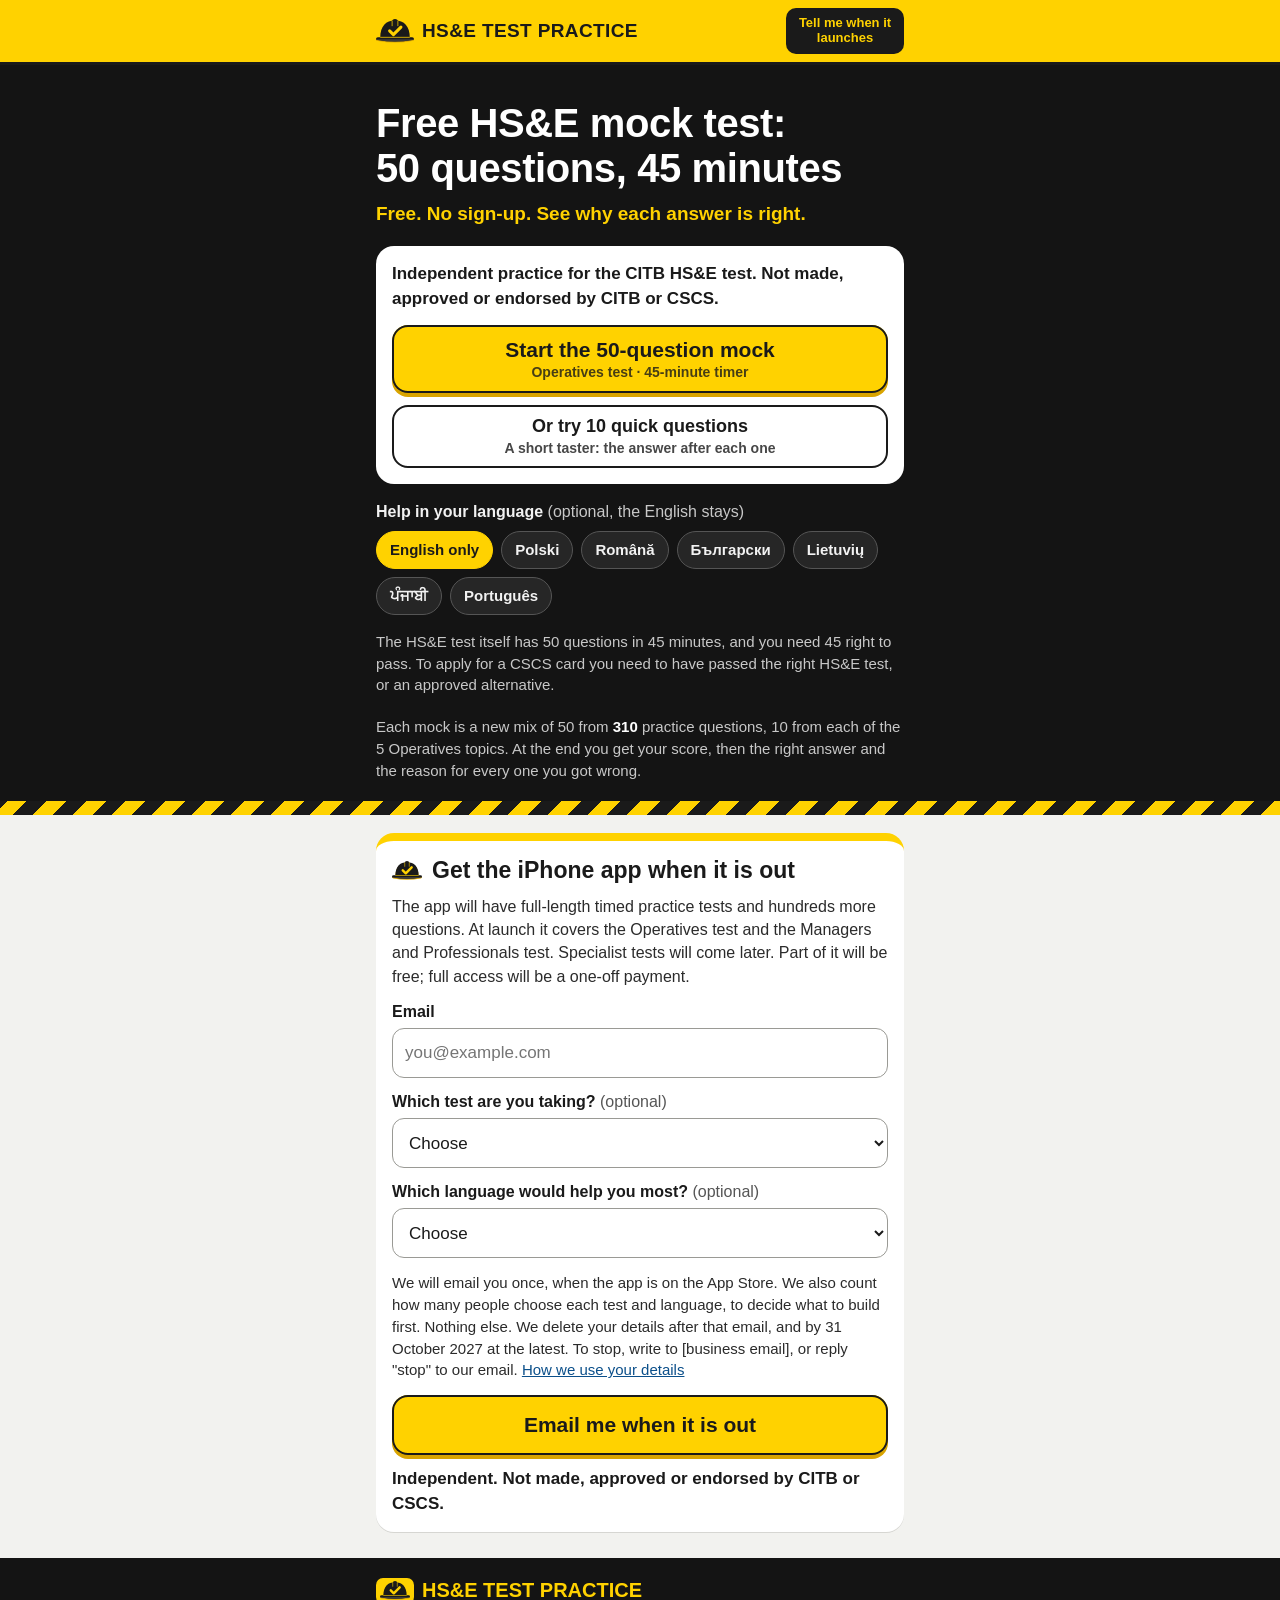
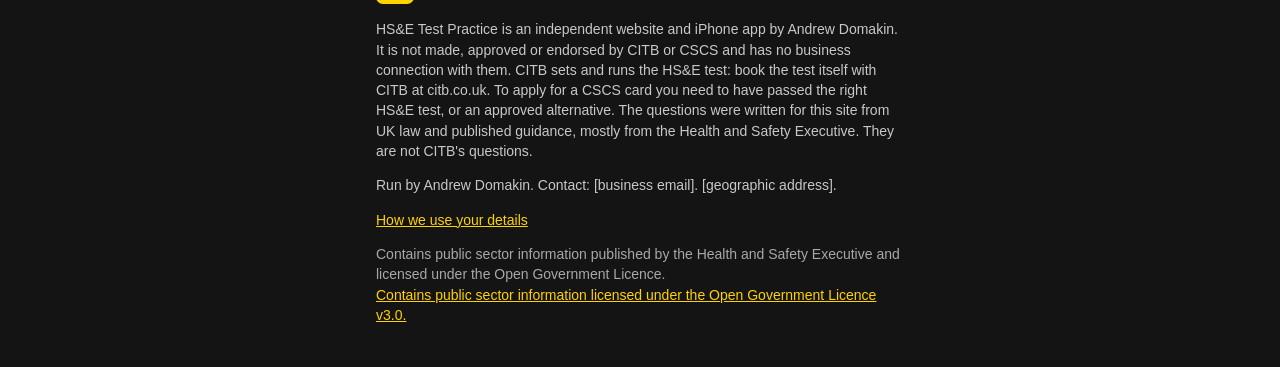
==== commit 9d11a74b: "Header button: honest 'Tell me when it launches'" ====
--- a/go/index.html
+++ b/go/index.html
@@ -19,7 +19,7 @@
       <svg class="hat" viewBox="102 116 820 536" aria-hidden="true"><use href="#hat"/></svg>
       <span class="brand-name">HS&amp;E Test Practice</span>
     </span>
-    <button type="button" class="bar-cta" data-go="signup">Get the full app</button>
+    <button type="button" class="bar-cta" data-go="signup">Tell me when it launches</button>
   </div>
 </header>
 
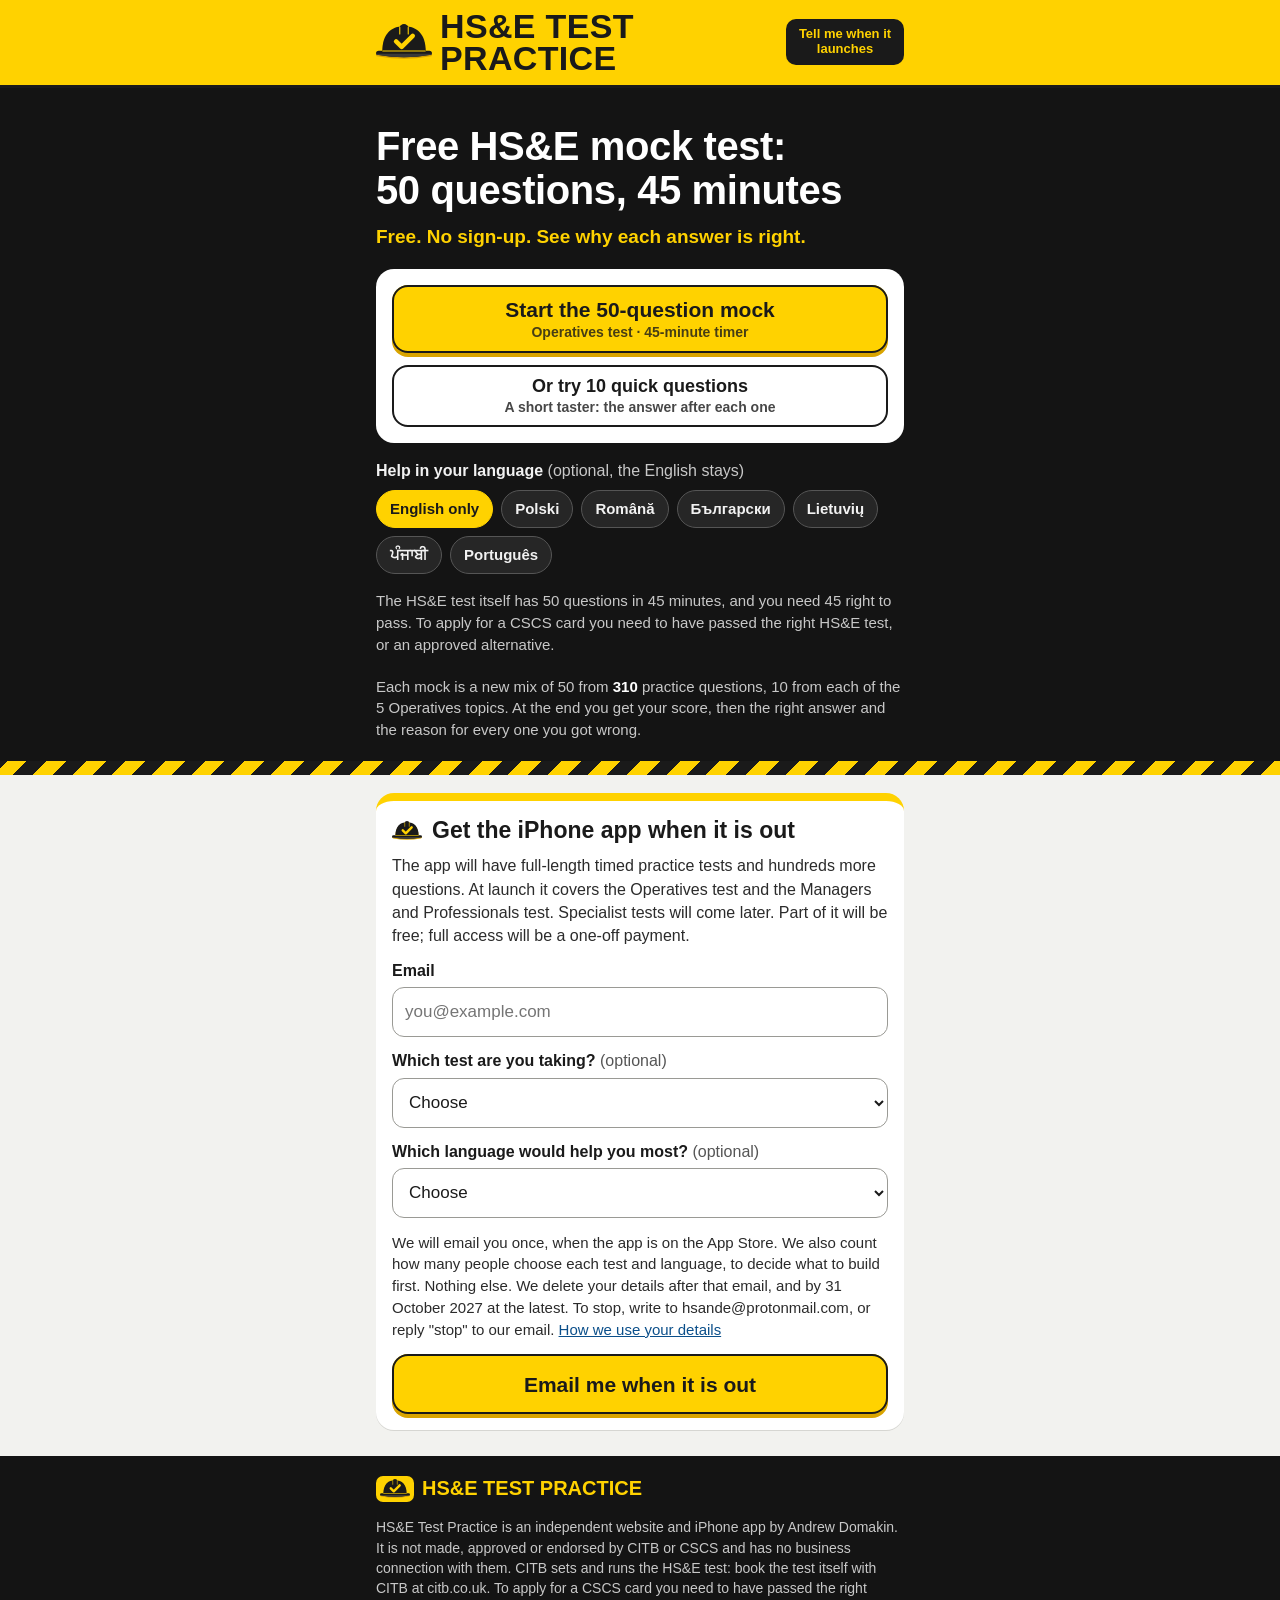
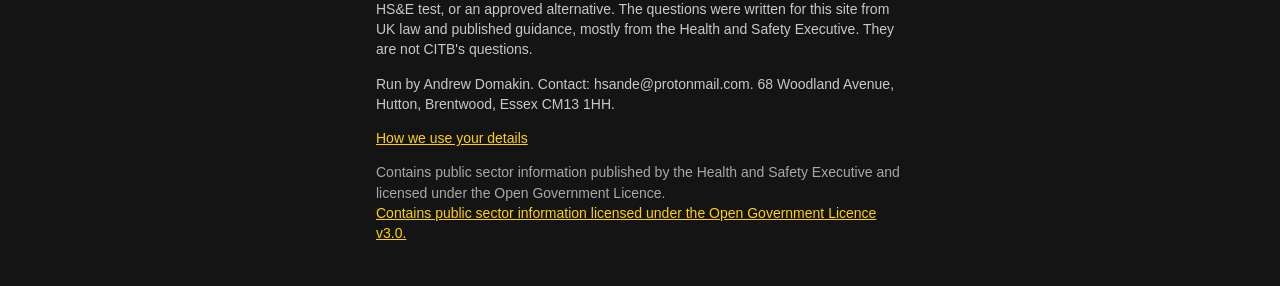
==== commit ca1161fe: "Bigger header name; independence statement once, in the footer (Andy's decision)" ====
--- a/go/index.html
+++ b/go/index.html
@@ -31,7 +31,6 @@
       <p class="promise">Free. No sign-up. See why each answer is right.</p>
 
       <div class="start-card">
-        <p class="indep">Independent practice for the CITB HS&amp;E test. Not made, approved or endorsed by CITB or CSCS.</p>
         <button type="button" class="big" id="startMock">Start the 50-question mock<small>Operatives test · 45-minute timer</small></button>
         <button type="button" class="second" id="start">Or try 10 quick questions<small>A short taster: the answer after each one</small></button>
       </div>
@@ -178,7 +177,6 @@
         <p class="layer1">We will email you once, when the app is on the App Store. We also count how many people choose each test and language, to decide what to build first. Nothing else. We delete your details after that email, and by 31 October 2027 at the latest. To stop, write to <span data-fill="email">[business email]</span>, or reply "stop" to our email. <a href="../privacy.html" id="noticeLink">How we use your details</a></p>
 
         <button type="submit" class="big" id="send">Email me when it is out</button>
-        <p class="indep under">Independent. Not made, approved or endorsed by CITB or CSCS.</p>
         <p class="thanks" id="thanks" hidden role="status">Thanks. We will email you once, when the app is out.</p>
         <p class="err" id="sendErr" hidden role="status"></p>
       </form>
--- a/style.css
+++ b/style.css
@@ -36,11 +36,11 @@
 
 /* Header */
 .bar { position: sticky; top: 0; z-index: 20; background: var(--hivis); border-bottom: 3px solid var(--ink); }
-.bar-in { max-width: 560px; margin: 0 auto; padding: 8px 16px; display: flex; align-items: center; justify-content: space-between; gap: 10px; }
+.bar-in { max-width: 560px; margin: 0 auto; padding: 10px 16px; display: flex; align-items: center; justify-content: space-between; gap: 10px; }
 .brand { display: flex; align-items: center; gap: 8px; color: var(--ink); min-width: 0; }
-.hat { width: 38px; height: auto; flex: none; }
+.hat { width: 56px; height: auto; flex: none; }
 .hat.small { width: 30px; }
-.brand-name { font-family: var(--sign); font-weight: 800; font-stretch: condensed; font-size: 19px; letter-spacing: .02em; line-height: 1; white-space: nowrap; text-transform: uppercase; }
+.brand-name { font-family: var(--sign); font-weight: 800; font-stretch: condensed; font-size: clamp(24px, 7.4vw, 34px); letter-spacing: .01em; line-height: .95; white-space: normal; text-transform: uppercase; }
 .bar-cta {
   flex: none; border: 0; border-radius: 10px; background: var(--ink); color: var(--hivis);
   font-weight: 700; font-size: 13px; line-height: 1.15; font-family: inherit; padding: 8px 10px; cursor: pointer; max-width: 118px; text-align: center;
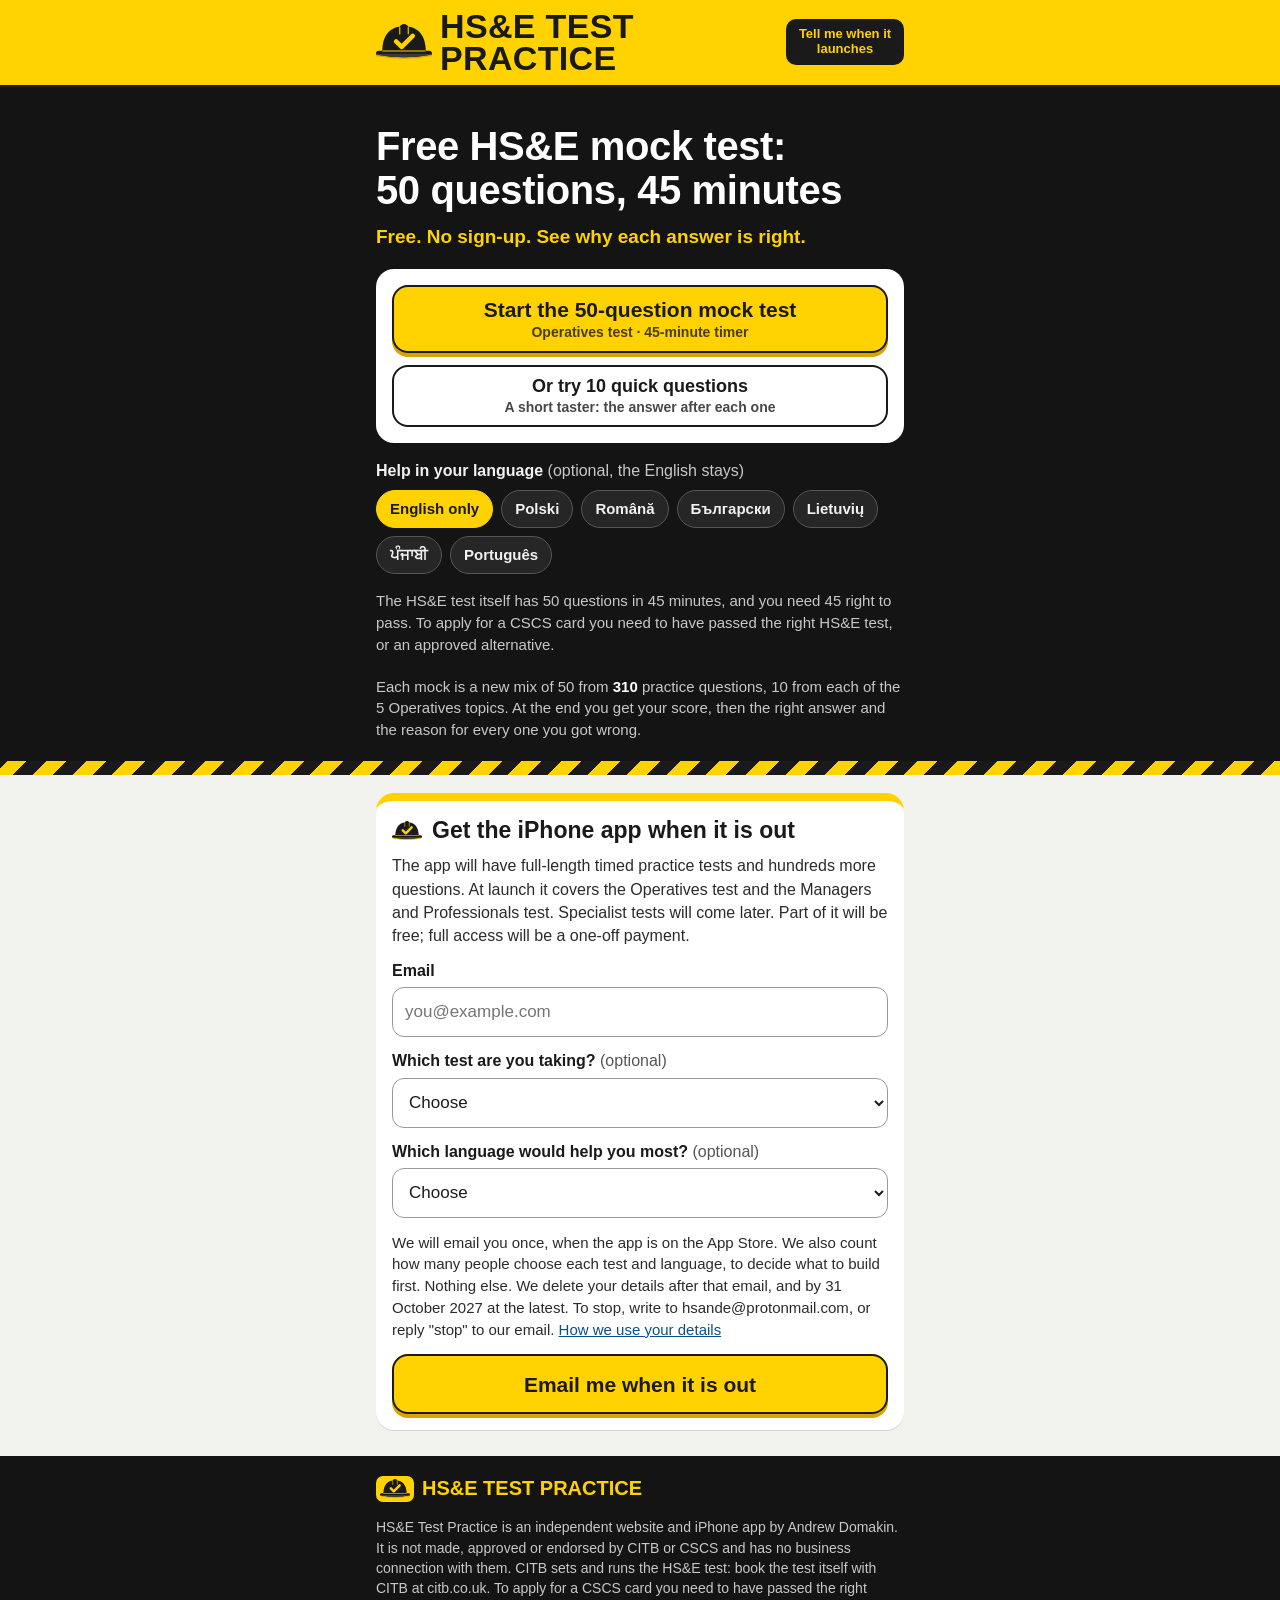
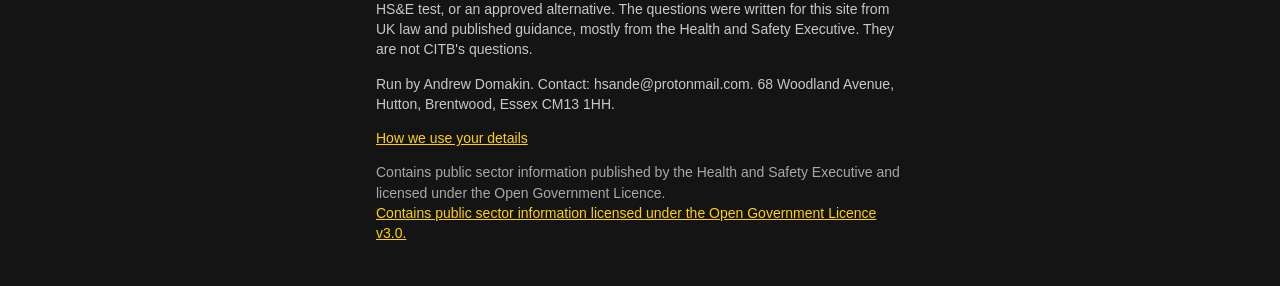
==== commit a085063b: "Button: Start the 50-question mock test" ====
--- a/go/index.html
+++ b/go/index.html
@@ -31,7 +31,7 @@
       <p class="promise">Free. No sign-up. See why each answer is right.</p>
 
       <div class="start-card">
-        <button type="button" class="big" id="startMock">Start the 50-question mock<small>Operatives test · 45-minute timer</small></button>
+        <button type="button" class="big" id="startMock">Start the 50-question mock test<small>Operatives test · 45-minute timer</small></button>
         <button type="button" class="second" id="start">Or try 10 quick questions<small>A short taster: the answer after each one</small></button>
       </div>
       <div class="langs">
